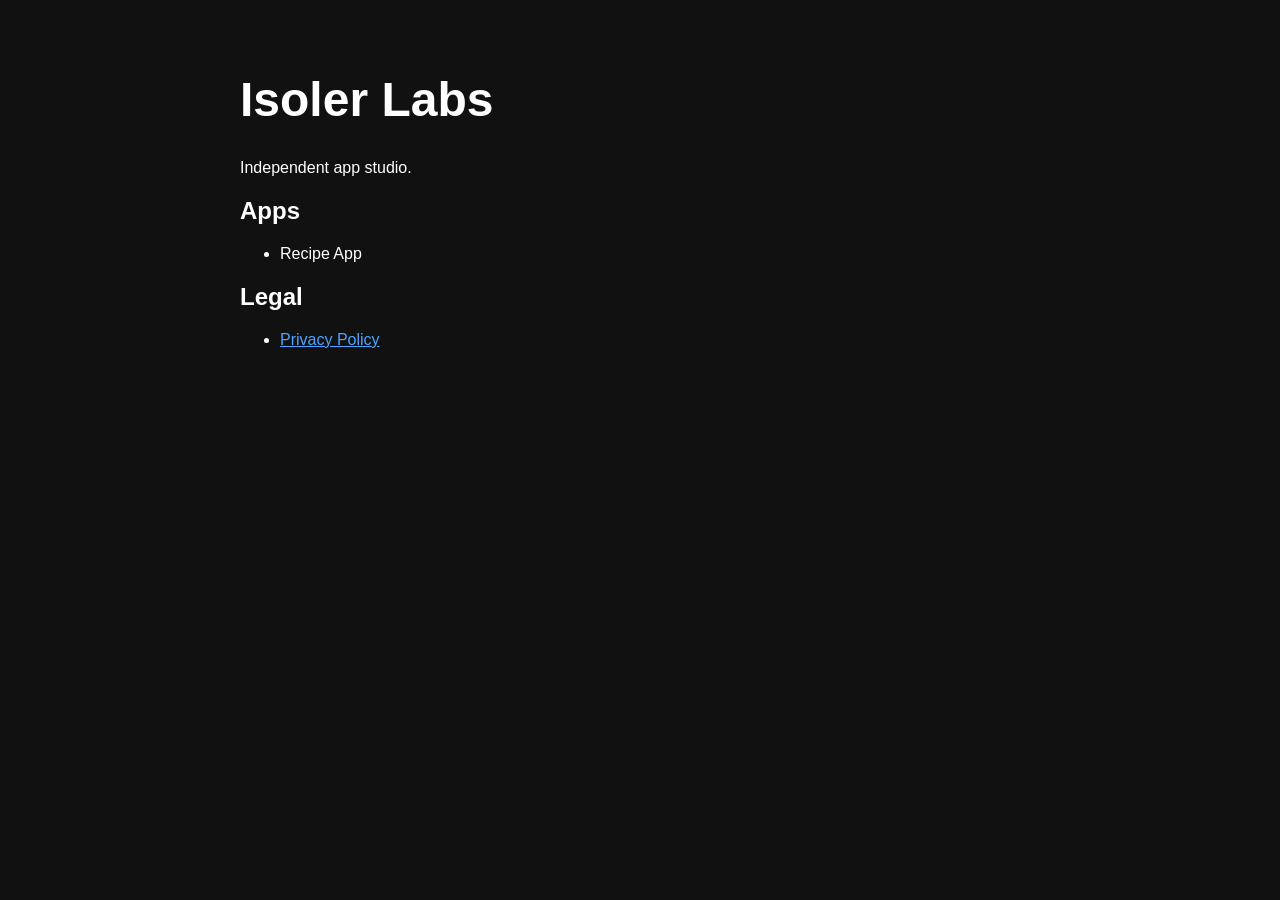
==== index.html @ 9e77b639 "Create index.html" ====
<!DOCTYPE html>
<html lang="en">
<head>
<meta charset="UTF-8">
<meta name="viewport" content="width=device-width, initial-scale=1.0">
<title>Isoler Labs</title>
<style>
body{
font-family:Arial;
max-width:800px;
margin:auto;
padding:40px;
background:#111;
color:white;
}
h1{
font-size:48px;
}
a{
color:#4da3ff;
}
</style>
</head>
<body>

<h1>Isoler Labs</h1>

<p>Independent app studio.</p>

<h2>Apps</h2>
<ul>
<li>Recipe App</li>
</ul>

<h2>Legal</h2>
<ul>
<li><a href="/privacy.html">Privacy Policy</a></li>
</ul>

</body>
</html>
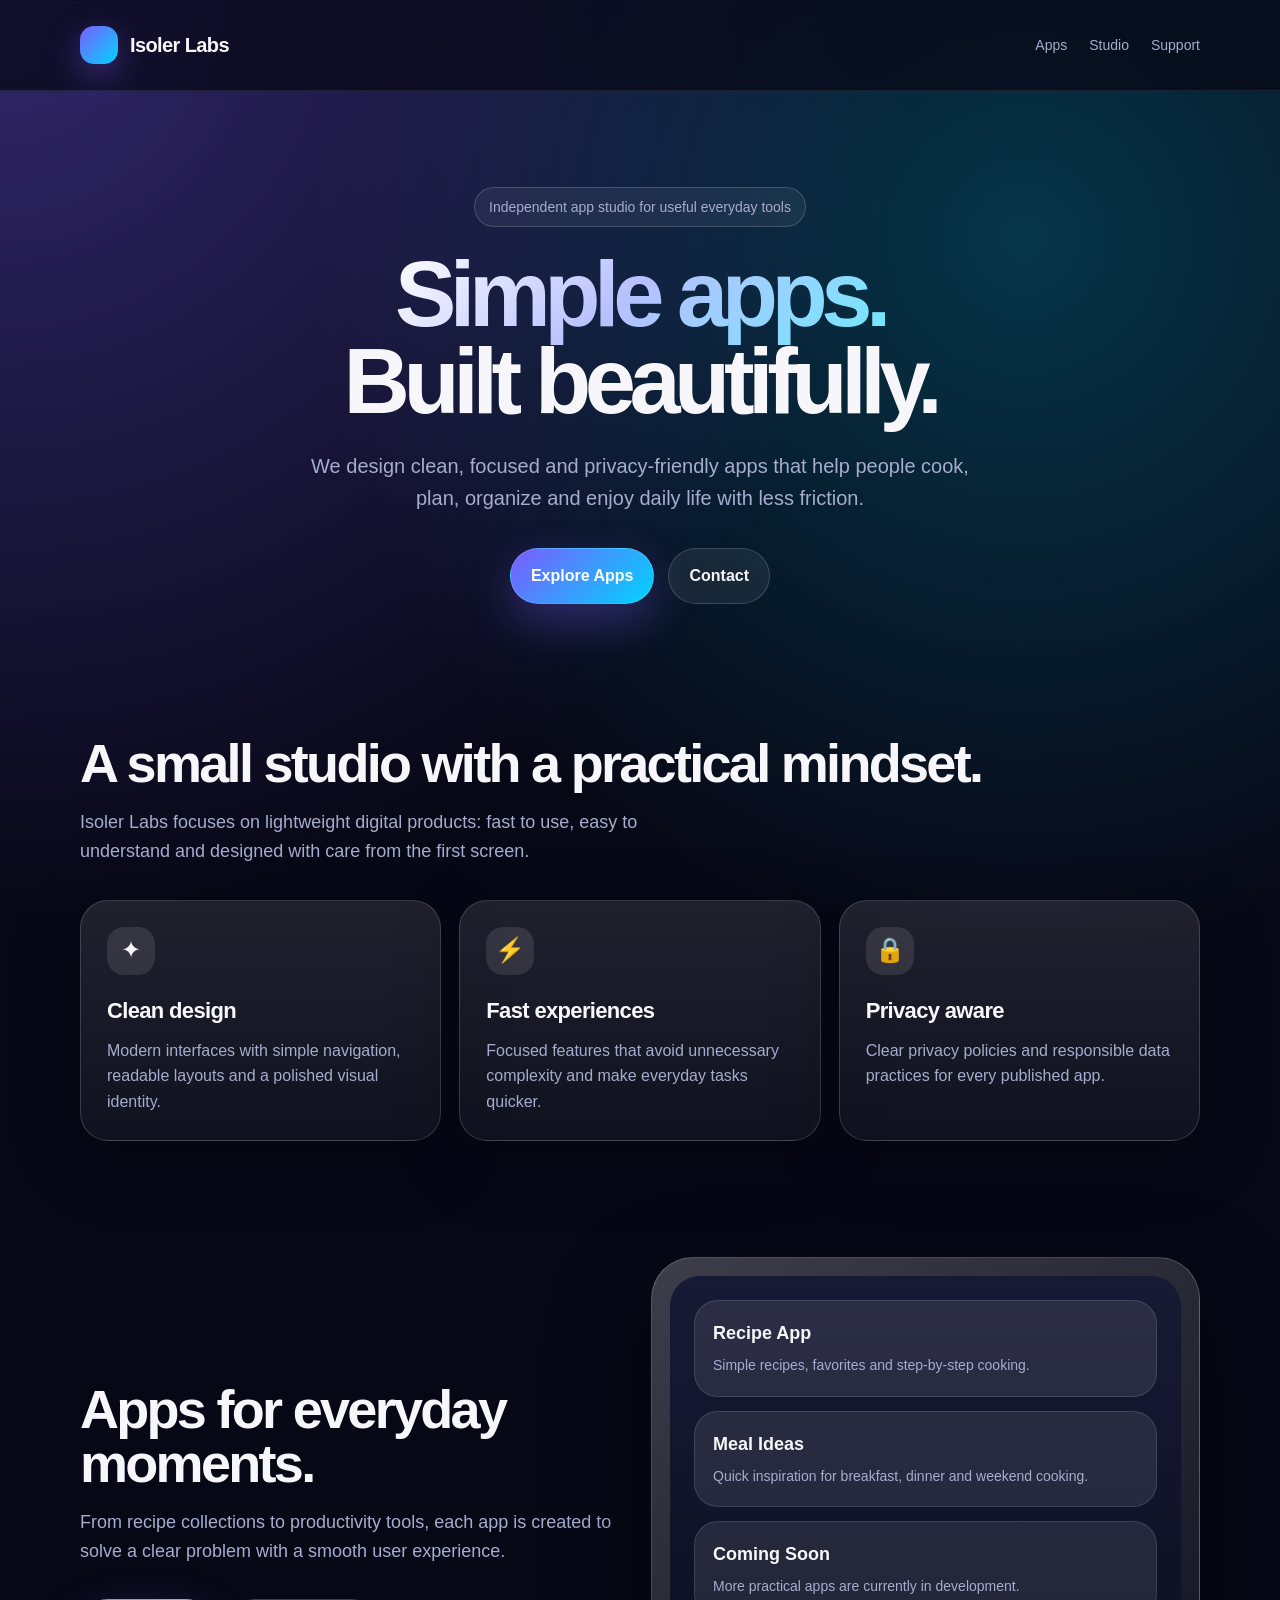
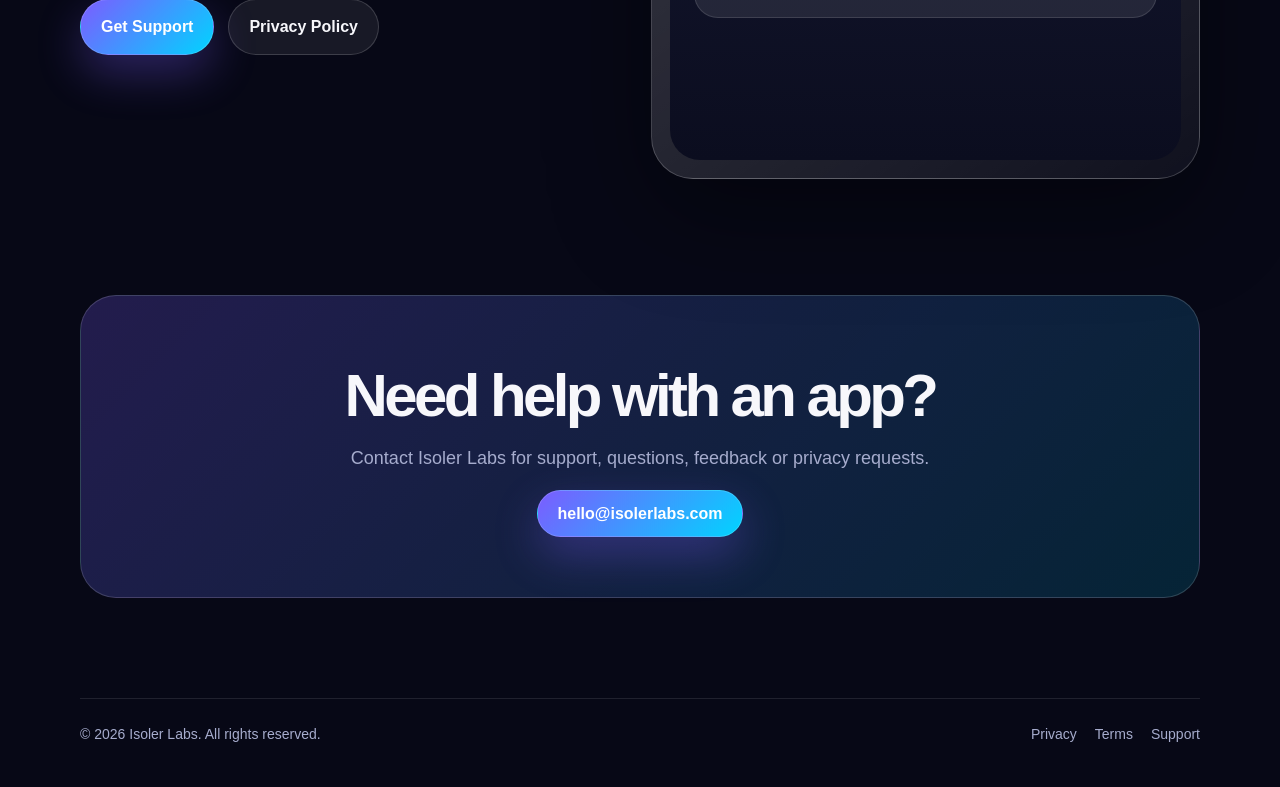
==== commit 859fe700: "Update index.html" ====
--- a/index.html
+++ b/index.html
@@ -1,41 +1,383 @@
 <!DOCTYPE html>
 <html lang="en">
 <head>
-<meta charset="UTF-8">
-<meta name="viewport" content="width=device-width, initial-scale=1.0">
-<title>Isoler Labs</title>
-<style>
-body{
-font-family:Arial;
-max-width:800px;
-margin:auto;
-padding:40px;
-background:#111;
-color:white;
-}
-h1{
-font-size:48px;
-}
-a{
-color:#4da3ff;
-}
-</style>
+  <meta charset="UTF-8" />
+  <meta name="viewport" content="width=device-width, initial-scale=1.0" />
+  <title>Isoler Labs | Independent App Studio</title>
+  <meta name="description" content="Isoler Labs creates simple, useful and beautifully designed apps for everyday life." />
+  <style>
+    :root {
+      --bg: #070816;
+      --card: rgba(255,255,255,0.08);
+      --card-border: rgba(255,255,255,0.16);
+      --text: #f7f7fb;
+      --muted: #a6accd;
+      --accent: #7c5cff;
+      --accent-2: #00d4ff;
+      --radius: 28px;
+    }
+
+    * { box-sizing: border-box; }
+
+    body {
+      margin: 0;
+      font-family: Inter, -apple-system, BlinkMacSystemFont, "Segoe UI", sans-serif;
+      background: radial-gradient(circle at top left, rgba(124,92,255,0.36), transparent 34%),
+                  radial-gradient(circle at 80% 10%, rgba(0,212,255,0.22), transparent 30%),
+                  var(--bg);
+      color: var(--text);
+      line-height: 1.6;
+    }
+
+    a { color: inherit; text-decoration: none; }
+
+    .container {
+      width: min(1120px, calc(100% - 40px));
+      margin: 0 auto;
+    }
+
+    header {
+      padding: 26px 0;
+      position: sticky;
+      top: 0;
+      backdrop-filter: blur(18px);
+      background: rgba(7,8,22,0.72);
+      z-index: 10;
+      border-bottom: 1px solid rgba(255,255,255,0.08);
+    }
+
+    nav {
+      display: flex;
+      justify-content: space-between;
+      align-items: center;
+      gap: 20px;
+    }
+
+    .logo {
+      display: flex;
+      align-items: center;
+      gap: 12px;
+      font-weight: 800;
+      letter-spacing: -0.03em;
+      font-size: 20px;
+    }
+
+    .logo-mark {
+      width: 38px;
+      height: 38px;
+      border-radius: 14px;
+      background: linear-gradient(135deg, var(--accent), var(--accent-2));
+      box-shadow: 0 12px 35px rgba(124,92,255,0.4);
+    }
+
+    .nav-links {
+      display: flex;
+      gap: 22px;
+      color: var(--muted);
+      font-size: 14px;
+    }
+
+    .hero {
+      padding: 96px 0 74px;
+      text-align: center;
+    }
+
+    .badge {
+      display: inline-flex;
+      align-items: center;
+      padding: 8px 14px;
+      border: 1px solid var(--card-border);
+      border-radius: 999px;
+      background: rgba(255,255,255,0.06);
+      color: var(--muted);
+      font-size: 14px;
+      margin-bottom: 24px;
+    }
+
+    h1 {
+      font-size: clamp(48px, 8vw, 92px);
+      line-height: 0.94;
+      letter-spacing: -0.07em;
+      margin: 0 auto 26px;
+      max-width: 900px;
+    }
+
+    .gradient-text {
+      background: linear-gradient(135deg, #ffffff, #b8c0ff 48%, #70e9ff);
+      -webkit-background-clip: text;
+      background-clip: text;
+      color: transparent;
+    }
+
+    .hero p {
+      max-width: 680px;
+      margin: 0 auto 34px;
+      color: var(--muted);
+      font-size: 20px;
+    }
+
+    .actions {
+      display: flex;
+      justify-content: center;
+      gap: 14px;
+      flex-wrap: wrap;
+    }
+
+    .button {
+      padding: 14px 20px;
+      border-radius: 999px;
+      font-weight: 700;
+      border: 1px solid rgba(255,255,255,0.16);
+      transition: transform .2s ease, background .2s ease;
+    }
+
+    .button:hover { transform: translateY(-2px); }
+
+    .button.primary {
+      background: linear-gradient(135deg, var(--accent), var(--accent-2));
+      color: white;
+      box-shadow: 0 18px 45px rgba(124,92,255,0.32);
+    }
+
+    .button.secondary {
+      background: rgba(255,255,255,0.07);
+      color: var(--text);
+    }
+
+    .section {
+      padding: 58px 0;
+    }
+
+    .section-title {
+      font-size: clamp(32px, 5vw, 54px);
+      line-height: 1;
+      letter-spacing: -0.05em;
+      margin: 0 0 18px;
+    }
+
+    .section-lead {
+      color: var(--muted);
+      font-size: 18px;
+      max-width: 640px;
+      margin: 0 0 34px;
+    }
+
+    .grid {
+      display: grid;
+      grid-template-columns: repeat(3, 1fr);
+      gap: 18px;
+    }
+
+    .card {
+      background: linear-gradient(180deg, rgba(255,255,255,0.1), rgba(255,255,255,0.045));
+      border: 1px solid var(--card-border);
+      border-radius: var(--radius);
+      padding: 26px;
+      box-shadow: 0 20px 70px rgba(0,0,0,0.24);
+    }
+
+    .icon {
+      width: 48px;
+      height: 48px;
+      border-radius: 17px;
+      display: grid;
+      place-items: center;
+      background: rgba(255,255,255,0.1);
+      margin-bottom: 18px;
+      font-size: 24px;
+    }
+
+    .card h3 {
+      margin: 0 0 10px;
+      font-size: 22px;
+      letter-spacing: -0.03em;
+    }
+
+    .card p {
+      margin: 0;
+      color: var(--muted);
+    }
+
+    .showcase {
+      display: grid;
+      grid-template-columns: 1fr 1fr;
+      gap: 22px;
+      align-items: center;
+    }
+
+    .phone {
+      min-height: 520px;
+      border-radius: 42px;
+      padding: 18px;
+      background: linear-gradient(145deg, rgba(255,255,255,0.22), rgba(255,255,255,0.04));
+      border: 1px solid rgba(255,255,255,0.2);
+      box-shadow: 0 35px 100px rgba(0,0,0,0.42);
+    }
+
+    .phone-screen {
+      height: 100%;
+      min-height: 484px;
+      border-radius: 30px;
+      background: linear-gradient(180deg, #171a34, #0b0d1f);
+      padding: 24px;
+      overflow: hidden;
+    }
+
+    .app-card {
+      background: rgba(255,255,255,0.09);
+      border: 1px solid rgba(255,255,255,0.12);
+      border-radius: 24px;
+      padding: 18px;
+      margin-bottom: 14px;
+    }
+
+    .app-card strong { display: block; font-size: 18px; margin-bottom: 4px; }
+    .app-card span { color: var(--muted); font-size: 14px; }
+
+    .cta {
+      text-align: center;
+      padding: 70px 26px;
+      border-radius: 36px;
+      background: linear-gradient(135deg, rgba(124,92,255,0.24), rgba(0,212,255,0.14));
+      border: 1px solid var(--card-border);
+    }
+
+    .cta h2 {
+      font-size: clamp(34px, 5vw, 60px);
+      line-height: 1;
+      letter-spacing: -0.06em;
+      margin: 0 0 18px;
+    }
+
+    .cta p {
+      color: var(--muted);
+      max-width: 610px;
+      margin: 0 auto 28px;
+      font-size: 18px;
+    }
+
+    footer {
+      padding: 42px 0;
+      color: var(--muted);
+      font-size: 14px;
+    }
+
+    .footer-inner {
+      display: flex;
+      justify-content: space-between;
+      gap: 20px;
+      flex-wrap: wrap;
+      border-top: 1px solid rgba(255,255,255,0.1);
+      padding-top: 24px;
+    }
+
+    .footer-links {
+      display: flex;
+      gap: 18px;
+    }
+
+    @media (max-width: 820px) {
+      .nav-links { display: none; }
+      .hero { padding-top: 70px; }
+      .grid, .showcase { grid-template-columns: 1fr; }
+      .phone { min-height: 420px; }
+      .phone-screen { min-height: 384px; }
+    }
+  </style>
 </head>
 <body>
-
-<h1>Isoler Labs</h1>
-
-<p>Independent app studio.</p>
-
-<h2>Apps</h2>
-<ul>
-<li>Recipe App</li>
-</ul>
-
-<h2>Legal</h2>
-<ul>
-<li><a href="/privacy.html">Privacy Policy</a></li>
-</ul>
-
+  <header>
+    <nav class="container">
+      <a href="#" class="logo" aria-label="Isoler Labs home">
+        <span class="logo-mark"></span>
+        <span>Isoler Labs</span>
+      </a>
+      <div class="nav-links">
+        <a href="#apps">Apps</a>
+        <a href="#studio">Studio</a>
+        <a href="#support">Support</a>
+      </div>
+    </nav>
+  </header>
+
+  <main>
+    <section class="hero container">
+      <div class="badge">Independent app studio for useful everyday tools</div>
+      <h1><span class="gradient-text">Simple apps.</span><br />Built beautifully.</h1>
+      <p>We design clean, focused and privacy-friendly apps that help people cook, plan, organize and enjoy daily life with less friction.</p>
+      <div class="actions">
+        <a class="button primary" href="#apps">Explore Apps</a>
+        <a class="button secondary" href="mailto:hello@isolerlabs.com">Contact</a>
+      </div>
+    </section>
+
+    <section id="studio" class="section container">
+      <h2 class="section-title">A small studio with a practical mindset.</h2>
+      <p class="section-lead">Isoler Labs focuses on lightweight digital products: fast to use, easy to understand and designed with care from the first screen.</p>
+      <div class="grid">
+        <article class="card">
+          <div class="icon">✦</div>
+          <h3>Clean design</h3>
+          <p>Modern interfaces with simple navigation, readable layouts and a polished visual identity.</p>
+        </article>
+        <article class="card">
+          <div class="icon">⚡</div>
+          <h3>Fast experiences</h3>
+          <p>Focused features that avoid unnecessary complexity and make everyday tasks quicker.</p>
+        </article>
+        <article class="card">
+          <div class="icon">🔒</div>
+          <h3>Privacy aware</h3>
+          <p>Clear privacy policies and responsible data practices for every published app.</p>
+        </article>
+      </div>
+    </section>
+
+    <section id="apps" class="section container showcase">
+      <div>
+        <h2 class="section-title">Apps for everyday moments.</h2>
+        <p class="section-lead">From recipe collections to productivity tools, each app is created to solve a clear problem with a smooth user experience.</p>
+        <div class="actions" style="justify-content:flex-start">
+          <a class="button primary" href="/support.html">Get Support</a>
+          <a class="button secondary" href="/privacy.html">Privacy Policy</a>
+        </div>
+      </div>
+      <div class="phone" aria-label="App preview mockup">
+        <div class="phone-screen">
+          <div class="app-card">
+            <strong>Recipe App</strong>
+            <span>Simple recipes, favorites and step-by-step cooking.</span>
+          </div>
+          <div class="app-card">
+            <strong>Meal Ideas</strong>
+            <span>Quick inspiration for breakfast, dinner and weekend cooking.</span>
+          </div>
+          <div class="app-card">
+            <strong>Coming Soon</strong>
+            <span>More practical apps are currently in development.</span>
+          </div>
+        </div>
+      </div>
+    </section>
+
+    <section id="support" class="section container">
+      <div class="cta">
+        <h2>Need help with an app?</h2>
+        <p>Contact Isoler Labs for support, questions, feedback or privacy requests.</p>
+        <a class="button primary" href="mailto:hello@isolerlabs.com">hello@isolerlabs.com</a>
+      </div>
+    </section>
+  </main>
+
+  <footer class="container">
+    <div class="footer-inner">
+      <span>© 2026 Isoler Labs. All rights reserved.</span>
+      <div class="footer-links">
+        <a href="/privacy.html">Privacy</a>
+        <a href="/terms.html">Terms</a>
+        <a href="/support.html">Support</a>
+      </div>
+    </div>
+  </footer>
 </body>
 </html>
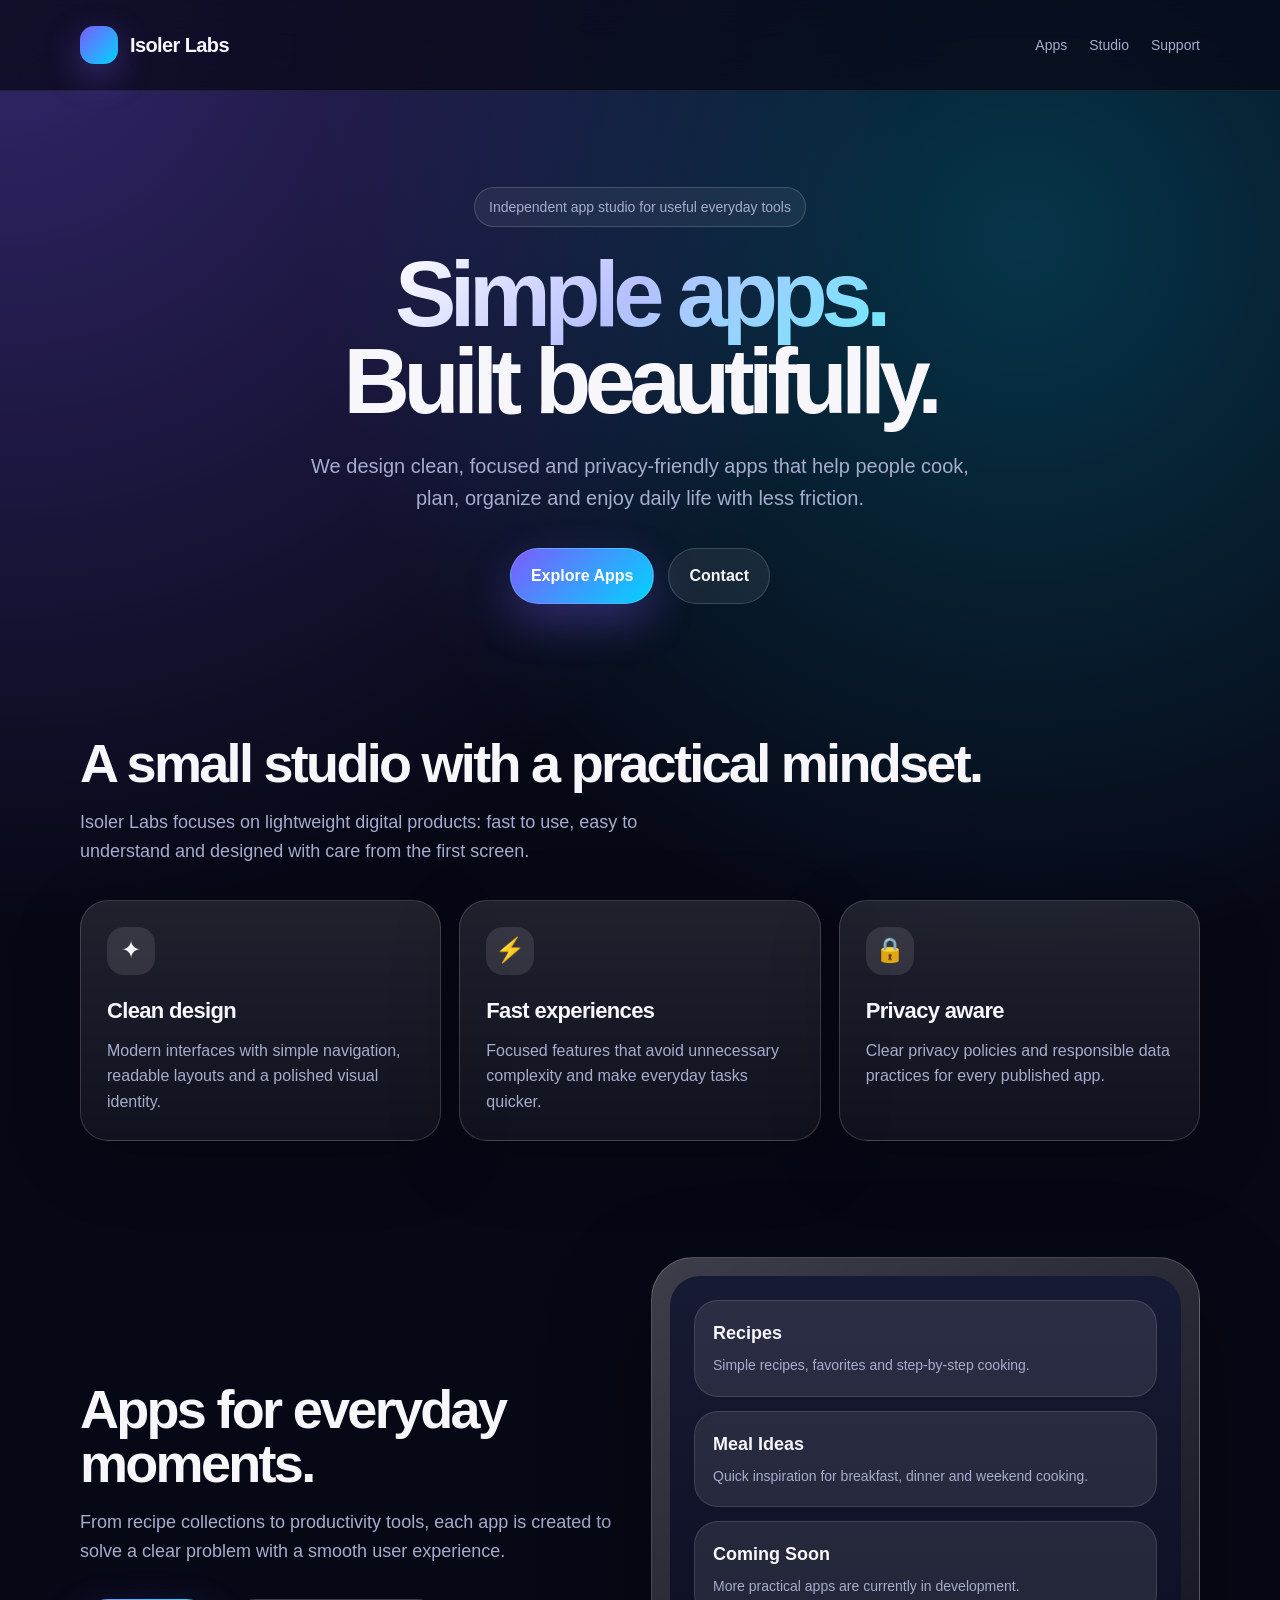
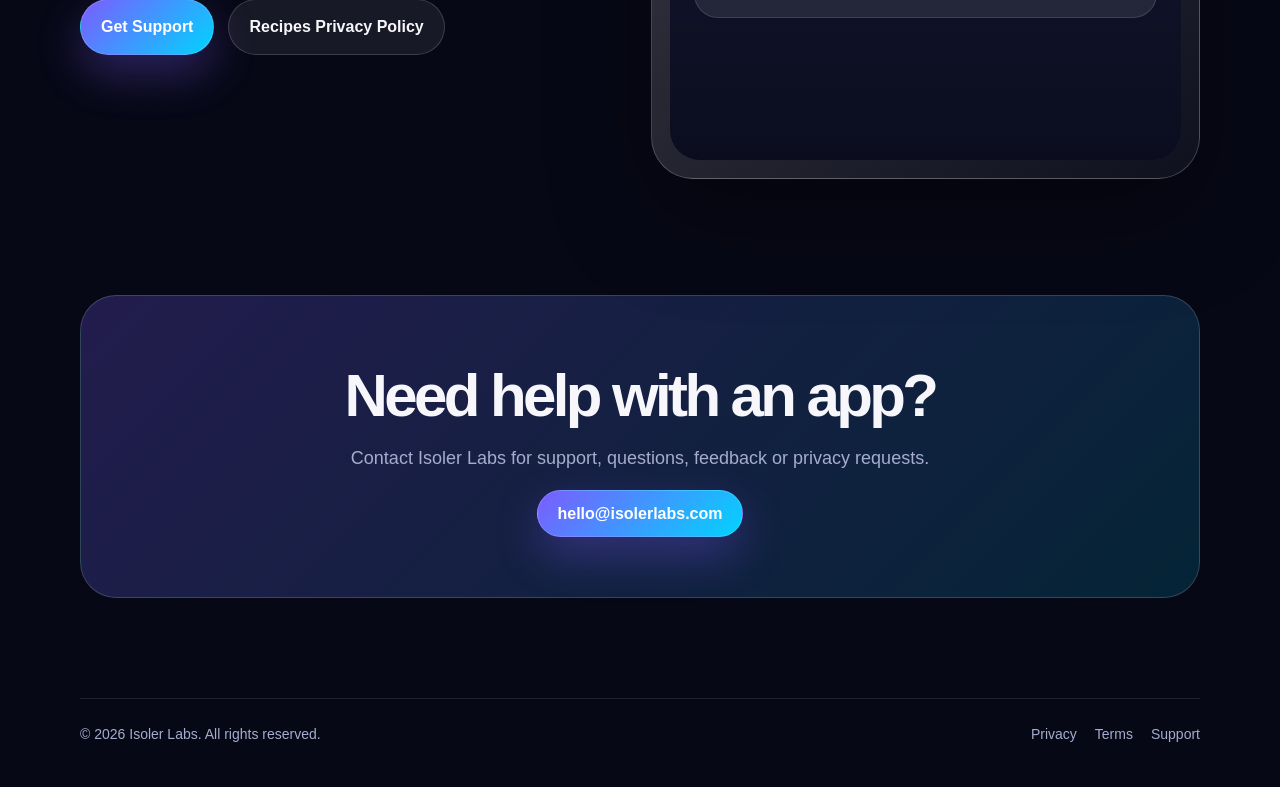
==== commit 73c51f67: "Initial Isoler Labs website" ====
--- a/index.html
+++ b/index.html
@@ -224,11 +224,19 @@
     }
 
     .app-card {
+      display: block;
       background: rgba(255,255,255,0.09);
       border: 1px solid rgba(255,255,255,0.12);
       border-radius: 24px;
       padding: 18px;
       margin-bottom: 14px;
+      transition: transform .2s ease, border-color .2s ease, background .2s ease;
+    }
+
+    .app-card:hover {
+      transform: translateY(-2px);
+      border-color: rgba(124,92,255,0.45);
+      background: rgba(255,255,255,0.13);
     }
 
     .app-card strong { display: block; font-size: 18px; margin-bottom: 4px; }
@@ -293,7 +301,7 @@
         <span>Isoler Labs</span>
       </a>
       <div class="nav-links">
-        <a href="#apps">Apps</a>
+        <a href="/apps.html">Apps</a>
         <a href="#studio">Studio</a>
         <a href="#support">Support</a>
       </div>
@@ -306,7 +314,7 @@
       <h1><span class="gradient-text">Simple apps.</span><br />Built beautifully.</h1>
       <p>We design clean, focused and privacy-friendly apps that help people cook, plan, organize and enjoy daily life with less friction.</p>
       <div class="actions">
-        <a class="button primary" href="#apps">Explore Apps</a>
+        <a class="button primary" href="/apps.html">Explore Apps</a>
         <a class="button secondary" href="mailto:hello@isolerlabs.com">Contact</a>
       </div>
     </section>
@@ -339,15 +347,15 @@
         <p class="section-lead">From recipe collections to productivity tools, each app is created to solve a clear problem with a smooth user experience.</p>
         <div class="actions" style="justify-content:flex-start">
           <a class="button primary" href="/support.html">Get Support</a>
-          <a class="button secondary" href="/privacy.html">Privacy Policy</a>
+          <a class="button secondary" href="/apps/recipes/privacy.html">Recipes Privacy Policy</a>
         </div>
       </div>
       <div class="phone" aria-label="App preview mockup">
         <div class="phone-screen">
-          <div class="app-card">
-            <strong>Recipe App</strong>
+          <a class="app-card" href="/apps/recipes/index.html">
+            <strong>Recipes</strong>
             <span>Simple recipes, favorites and step-by-step cooking.</span>
-          </div>
+          </a>
           <div class="app-card">
             <strong>Meal Ideas</strong>
             <span>Quick inspiration for breakfast, dinner and weekend cooking.</span>
@@ -380,4 +388,4 @@
     </div>
   </footer>
 </body>
-</html>
+</html>
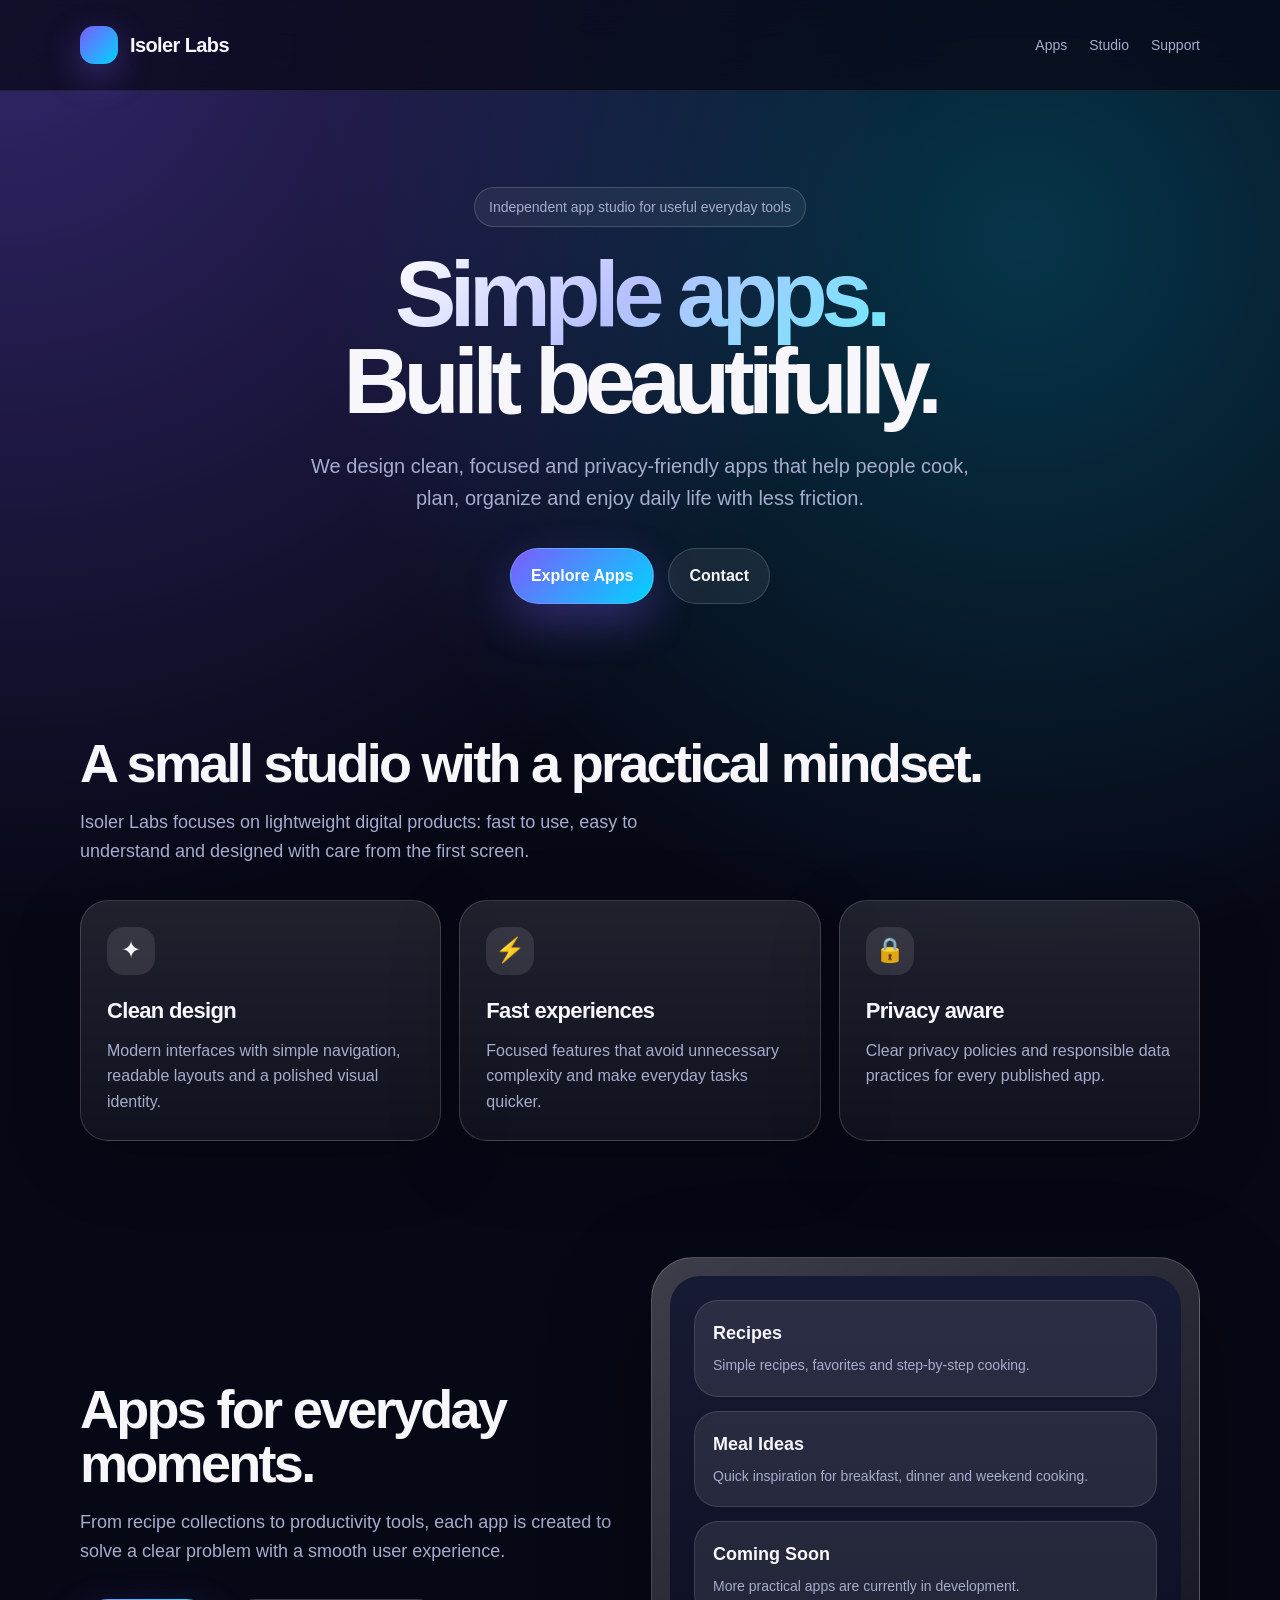
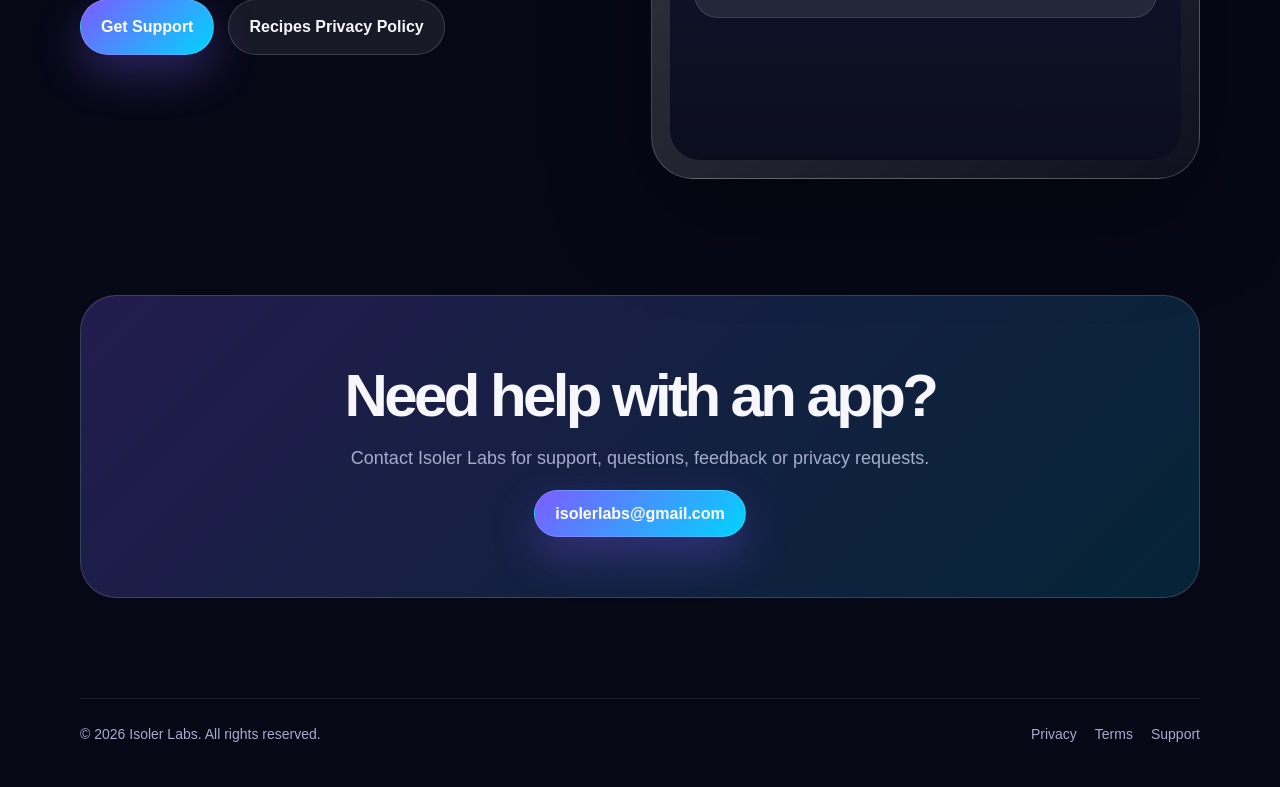
==== commit 8170399c: "Update index.html" ====
--- a/index.html
+++ b/index.html
@@ -372,7 +372,7 @@
       <div class="cta">
         <h2>Need help with an app?</h2>
         <p>Contact Isoler Labs for support, questions, feedback or privacy requests.</p>
-        <a class="button primary" href="mailto:hello@isolerlabs.com">hello@isolerlabs.com</a>
+        <a class="button primary" href="mailto:isolerlabs@gmail.com">isolerlabs@gmail.com</a>
       </div>
     </section>
   </main>
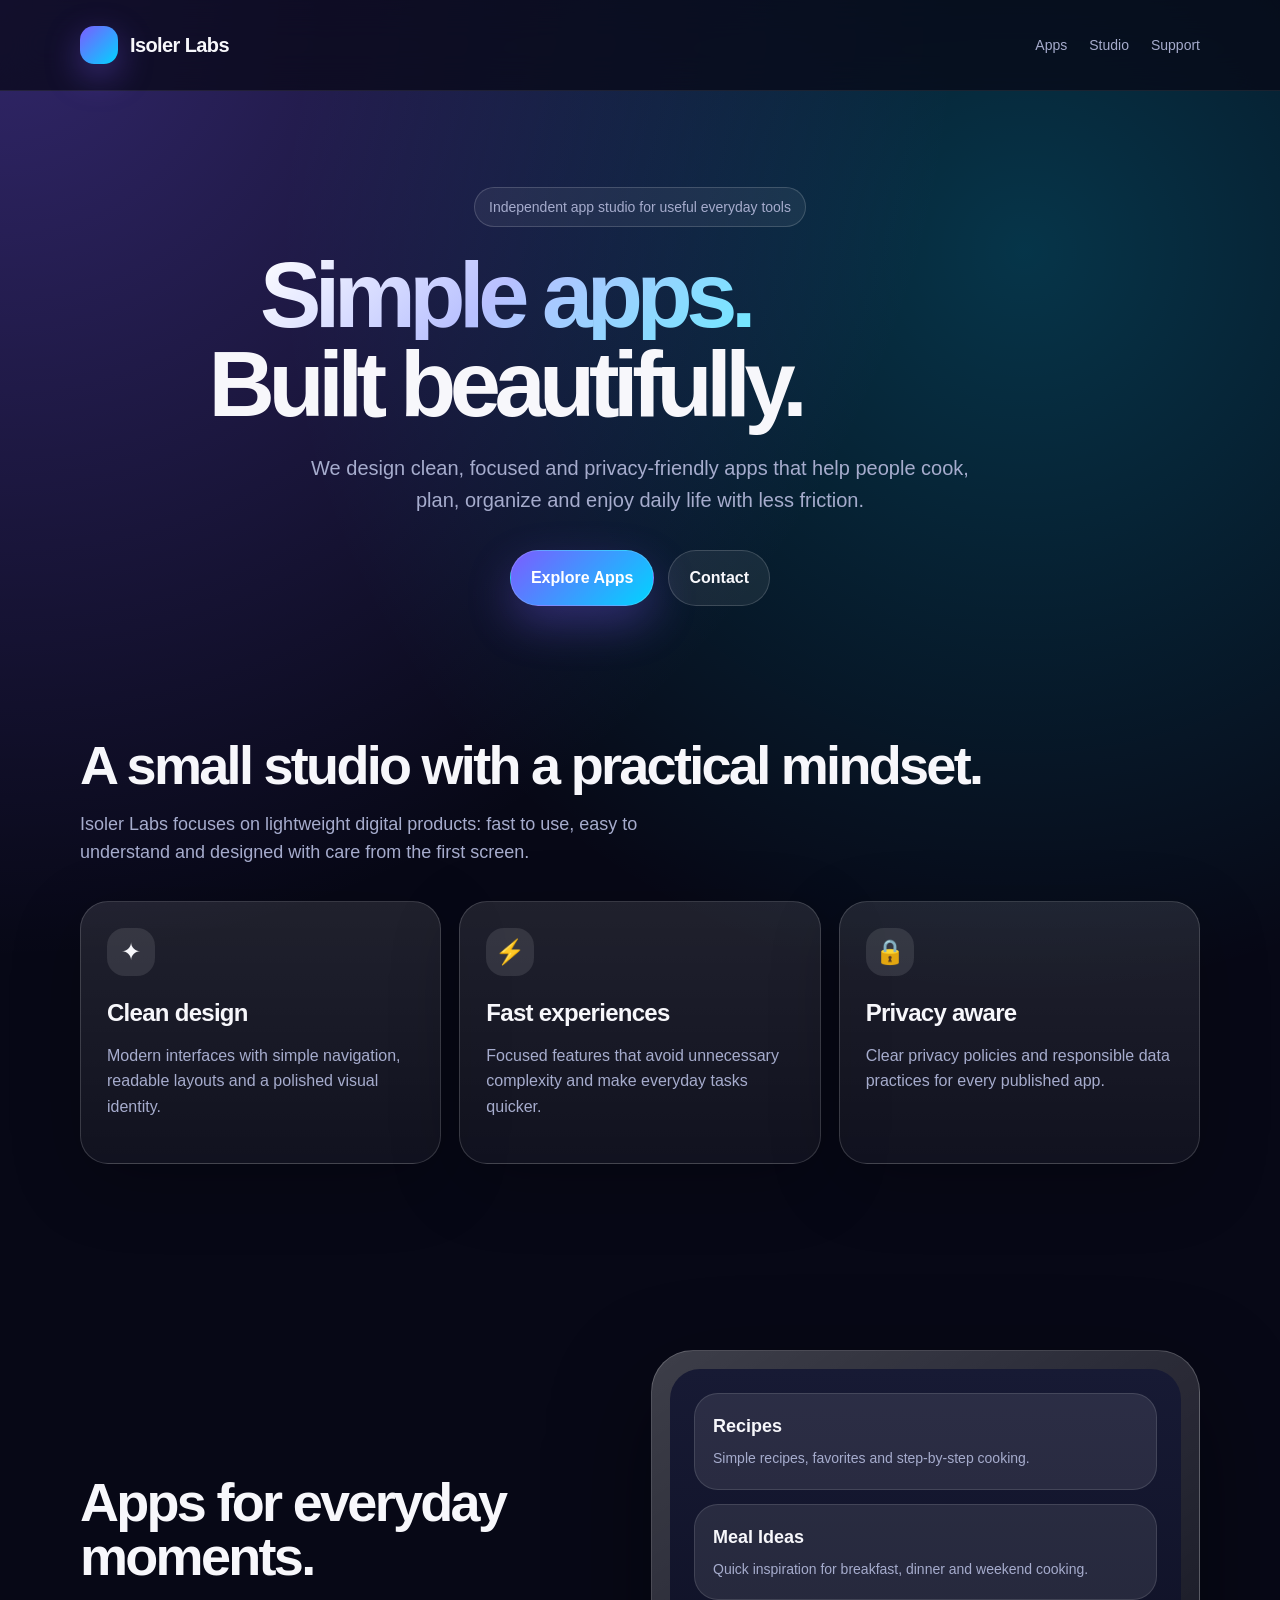
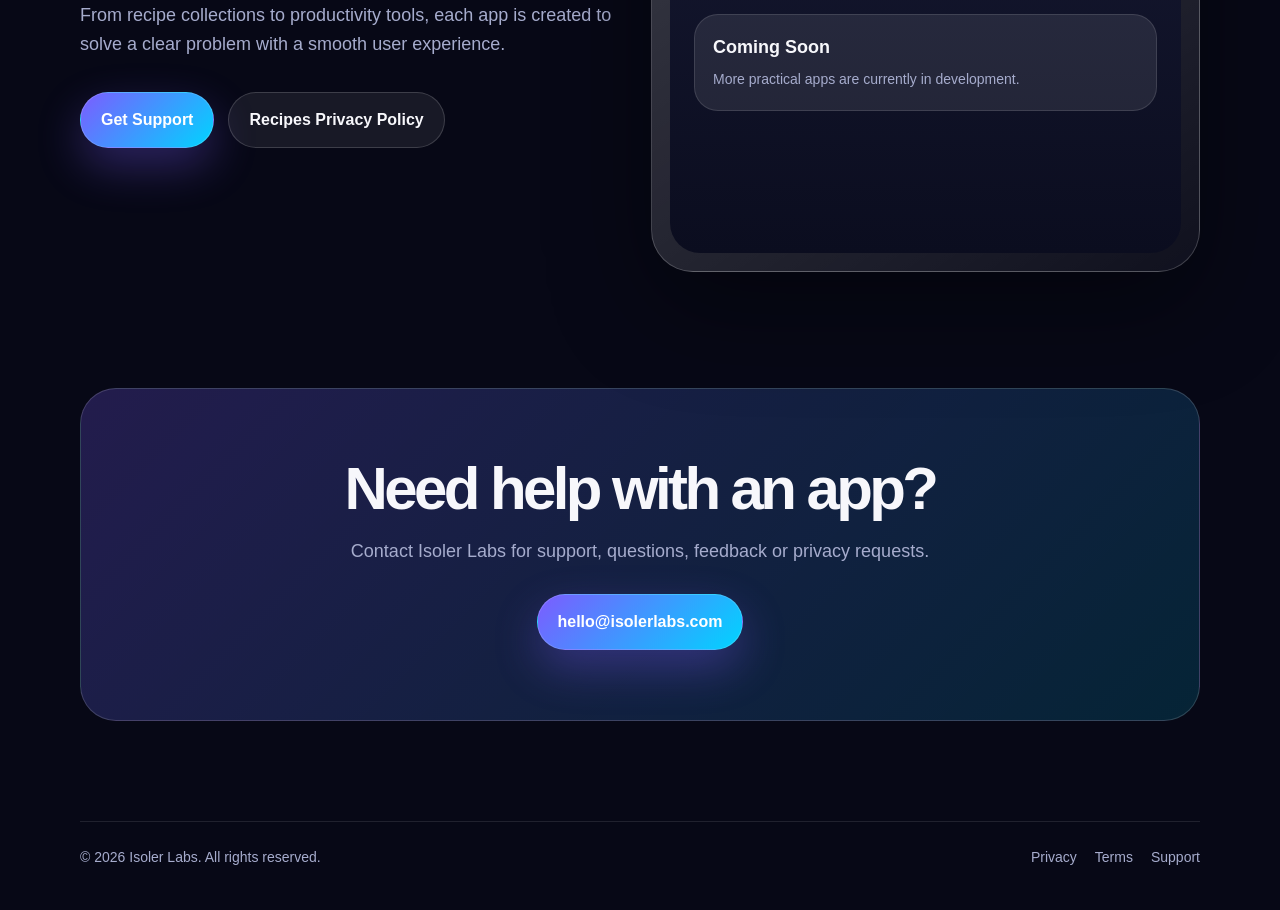
==== commit 5bbf0f02: "Some styles improvements" ====
--- a/index.html
+++ b/index.html
@@ -5,292 +5,14 @@
   <meta name="viewport" content="width=device-width, initial-scale=1.0" />
   <title>Isoler Labs | Independent App Studio</title>
   <meta name="description" content="Isoler Labs creates simple, useful and beautifully designed apps for everyday life." />
+  <link rel="icon" href="/favicon.svg" type="image/svg+xml" />
+  <link rel="stylesheet" href="/style.css" />
   <style>
-    :root {
-      --bg: #070816;
-      --card: rgba(255,255,255,0.08);
-      --card-border: rgba(255,255,255,0.16);
-      --text: #f7f7fb;
-      --muted: #a6accd;
-      --accent: #7c5cff;
-      --accent-2: #00d4ff;
-      --radius: 28px;
-    }
-
-    * { box-sizing: border-box; }
-
-    body {
-      margin: 0;
-      font-family: Inter, -apple-system, BlinkMacSystemFont, "Segoe UI", sans-serif;
-      background: radial-gradient(circle at top left, rgba(124,92,255,0.36), transparent 34%),
-                  radial-gradient(circle at 80% 10%, rgba(0,212,255,0.22), transparent 30%),
-                  var(--bg);
-      color: var(--text);
-      line-height: 1.6;
-    }
-
-    a { color: inherit; text-decoration: none; }
-
-    .container {
-      width: min(1120px, calc(100% - 40px));
-      margin: 0 auto;
-    }
-
-    header {
-      padding: 26px 0;
-      position: sticky;
-      top: 0;
-      backdrop-filter: blur(18px);
-      background: rgba(7,8,22,0.72);
-      z-index: 10;
-      border-bottom: 1px solid rgba(255,255,255,0.08);
-    }
-
-    nav {
-      display: flex;
-      justify-content: space-between;
-      align-items: center;
-      gap: 20px;
-    }
-
-    .logo {
-      display: flex;
-      align-items: center;
-      gap: 12px;
-      font-weight: 800;
-      letter-spacing: -0.03em;
-      font-size: 20px;
-    }
-
-    .logo-mark {
-      width: 38px;
-      height: 38px;
-      border-radius: 14px;
-      background: linear-gradient(135deg, var(--accent), var(--accent-2));
-      box-shadow: 0 12px 35px rgba(124,92,255,0.4);
-    }
-
-    .nav-links {
-      display: flex;
-      gap: 22px;
-      color: var(--muted);
-      font-size: 14px;
-    }
-
-    .hero {
-      padding: 96px 0 74px;
-      text-align: center;
-    }
-
-    .badge {
-      display: inline-flex;
-      align-items: center;
-      padding: 8px 14px;
-      border: 1px solid var(--card-border);
-      border-radius: 999px;
-      background: rgba(255,255,255,0.06);
-      color: var(--muted);
-      font-size: 14px;
-      margin-bottom: 24px;
-    }
-
-    h1 {
-      font-size: clamp(48px, 8vw, 92px);
-      line-height: 0.94;
-      letter-spacing: -0.07em;
-      margin: 0 auto 26px;
-      max-width: 900px;
-    }
-
-    .gradient-text {
-      background: linear-gradient(135deg, #ffffff, #b8c0ff 48%, #70e9ff);
-      -webkit-background-clip: text;
-      background-clip: text;
-      color: transparent;
-    }
-
-    .hero p {
-      max-width: 680px;
-      margin: 0 auto 34px;
-      color: var(--muted);
-      font-size: 20px;
-    }
-
-    .actions {
-      display: flex;
-      justify-content: center;
-      gap: 14px;
-      flex-wrap: wrap;
-    }
-
-    .button {
-      padding: 14px 20px;
-      border-radius: 999px;
-      font-weight: 700;
-      border: 1px solid rgba(255,255,255,0.16);
-      transition: transform .2s ease, background .2s ease;
-    }
-
-    .button:hover { transform: translateY(-2px); }
-
-    .button.primary {
-      background: linear-gradient(135deg, var(--accent), var(--accent-2));
-      color: white;
-      box-shadow: 0 18px 45px rgba(124,92,255,0.32);
-    }
-
-    .button.secondary {
-      background: rgba(255,255,255,0.07);
-      color: var(--text);
-    }
-
-    .section {
-      padding: 58px 0;
-    }
-
-    .section-title {
-      font-size: clamp(32px, 5vw, 54px);
-      line-height: 1;
-      letter-spacing: -0.05em;
-      margin: 0 0 18px;
-    }
-
-    .section-lead {
-      color: var(--muted);
-      font-size: 18px;
-      max-width: 640px;
-      margin: 0 0 34px;
-    }
-
-    .grid {
-      display: grid;
-      grid-template-columns: repeat(3, 1fr);
-      gap: 18px;
-    }
-
-    .card {
-      background: linear-gradient(180deg, rgba(255,255,255,0.1), rgba(255,255,255,0.045));
-      border: 1px solid var(--card-border);
-      border-radius: var(--radius);
-      padding: 26px;
-      box-shadow: 0 20px 70px rgba(0,0,0,0.24);
-    }
-
-    .icon {
-      width: 48px;
-      height: 48px;
-      border-radius: 17px;
-      display: grid;
-      place-items: center;
-      background: rgba(255,255,255,0.1);
-      margin-bottom: 18px;
-      font-size: 24px;
-    }
-
-    .card h3 {
-      margin: 0 0 10px;
-      font-size: 22px;
-      letter-spacing: -0.03em;
-    }
-
-    .card p {
-      margin: 0;
-      color: var(--muted);
-    }
-
-    .showcase {
-      display: grid;
-      grid-template-columns: 1fr 1fr;
-      gap: 22px;
-      align-items: center;
-    }
-
-    .phone {
-      min-height: 520px;
-      border-radius: 42px;
-      padding: 18px;
-      background: linear-gradient(145deg, rgba(255,255,255,0.22), rgba(255,255,255,0.04));
-      border: 1px solid rgba(255,255,255,0.2);
-      box-shadow: 0 35px 100px rgba(0,0,0,0.42);
-    }
-
-    .phone-screen {
-      height: 100%;
-      min-height: 484px;
-      border-radius: 30px;
-      background: linear-gradient(180deg, #171a34, #0b0d1f);
-      padding: 24px;
-      overflow: hidden;
-    }
-
-    .app-card {
-      display: block;
-      background: rgba(255,255,255,0.09);
-      border: 1px solid rgba(255,255,255,0.12);
-      border-radius: 24px;
-      padding: 18px;
-      margin-bottom: 14px;
-      transition: transform .2s ease, border-color .2s ease, background .2s ease;
-    }
-
-    .app-card:hover {
-      transform: translateY(-2px);
-      border-color: rgba(124,92,255,0.45);
-      background: rgba(255,255,255,0.13);
-    }
-
-    .app-card strong { display: block; font-size: 18px; margin-bottom: 4px; }
-    .app-card span { color: var(--muted); font-size: 14px; }
-
-    .cta {
-      text-align: center;
-      padding: 70px 26px;
-      border-radius: 36px;
-      background: linear-gradient(135deg, rgba(124,92,255,0.24), rgba(0,212,255,0.14));
-      border: 1px solid var(--card-border);
-    }
-
-    .cta h2 {
-      font-size: clamp(34px, 5vw, 60px);
-      line-height: 1;
-      letter-spacing: -0.06em;
-      margin: 0 0 18px;
-    }
-
-    .cta p {
-      color: var(--muted);
-      max-width: 610px;
-      margin: 0 auto 28px;
-      font-size: 18px;
-    }
-
-    footer {
-      padding: 42px 0;
-      color: var(--muted);
-      font-size: 14px;
-    }
-
-    .footer-inner {
-      display: flex;
-      justify-content: space-between;
-      gap: 20px;
-      flex-wrap: wrap;
-      border-top: 1px solid rgba(255,255,255,0.1);
-      padding-top: 24px;
-    }
-
-    .footer-links {
-      display: flex;
-      gap: 18px;
-    }
-
-    @media (max-width: 820px) {
-      .nav-links { display: none; }
-      .hero { padding-top: 70px; }
-      .grid, .showcase { grid-template-columns: 1fr; }
-      .phone { min-height: 420px; }
-      .phone-screen { min-height: 384px; }
-    }
+    .hero { padding: 96px 0 74px; text-align: center; }
+    h1 { font-size: clamp(48px, 8vw, 92px); letter-spacing: -0.07em; }
+    .hero p { max-width: 680px; margin: 0 auto 34px; color: var(--muted); font-size: 20px; }
+    .actions { justify-content: center; }
+    .icon { width: 48px; height: 48px; font-size: 24px; }
   </style>
 </head>
 <body>
@@ -300,6 +22,9 @@
         <span class="logo-mark"></span>
         <span>Isoler Labs</span>
       </a>
+      <button class="nav-toggle" aria-label="Toggle navigation" aria-expanded="false">
+        <span></span><span></span><span></span>
+      </button>
       <div class="nav-links">
         <a href="/apps.html">Apps</a>
         <a href="#studio">Studio</a>
@@ -372,7 +97,7 @@
       <div class="cta">
         <h2>Need help with an app?</h2>
         <p>Contact Isoler Labs for support, questions, feedback or privacy requests.</p>
-        <a class="button primary" href="mailto:isolerlabs@gmail.com">isolerlabs@gmail.com</a>
+        <a class="button primary" href="mailto:hello@isolerlabs.com">hello@isolerlabs.com</a>
       </div>
     </section>
   </main>
@@ -387,5 +112,6 @@
       </div>
     </div>
   </footer>
+  <script src="/main.js"></script>
 </body>
-</html>+</html>
--- a/style.css
+++ b/style.css
@@ -0,0 +1,213 @@
+:root {
+  --bg: #070816;
+  --card: rgba(255,255,255,0.08);
+  --card-border: rgba(255,255,255,0.16);
+  --text: #f7f7fb;
+  --muted: #a6accd;
+  --accent: #7c5cff;
+  --accent-2: #00d4ff;
+  --radius: 28px;
+}
+
+* { box-sizing: border-box; }
+
+body {
+  margin: 0;
+  font-family: Inter, -apple-system, BlinkMacSystemFont, "Segoe UI", sans-serif;
+  background: radial-gradient(circle at top left, rgba(124,92,255,0.36), transparent 34%),
+              radial-gradient(circle at 80% 10%, rgba(0,212,255,0.22), transparent 30%),
+              var(--bg);
+  color: var(--text);
+  line-height: 1.6;
+}
+
+a { color: inherit; text-decoration: none; }
+
+.container { width: min(1120px, calc(100% - 40px)); margin: 0 auto; }
+
+header {
+  padding: 26px 0;
+  position: sticky;
+  top: 0;
+  backdrop-filter: blur(18px);
+  background: rgba(7,8,22,0.72);
+  z-index: 10;
+  border-bottom: 1px solid rgba(255,255,255,0.08);
+}
+
+nav { display: flex; justify-content: space-between; align-items: center; gap: 20px; }
+
+.logo { display: flex; align-items: center; gap: 12px; font-weight: 800; letter-spacing: -0.03em; font-size: 20px; }
+
+.logo-mark {
+  width: 38px;
+  height: 38px;
+  flex-shrink: 0;
+  border-radius: 14px;
+  background: linear-gradient(135deg, var(--accent), var(--accent-2));
+  box-shadow: 0 12px 35px rgba(124,92,255,0.4);
+}
+
+.nav-links { display: flex; gap: 22px; color: var(--muted); font-size: 14px; }
+
+.nav-toggle {
+  display: none;
+  flex-direction: column;
+  justify-content: center;
+  gap: 5px;
+  background: none;
+  border: none;
+  cursor: pointer;
+  padding: 6px;
+}
+.nav-toggle span {
+  display: block;
+  width: 22px;
+  height: 2px;
+  background: var(--text);
+  border-radius: 2px;
+  transition: transform .2s ease, opacity .2s ease;
+}
+
+.hero { padding: 86px 0 52px; }
+
+.badge {
+  display: inline-flex;
+  align-items: center;
+  padding: 8px 14px;
+  border: 1px solid var(--card-border);
+  border-radius: 999px;
+  background: rgba(255,255,255,0.06);
+  color: var(--muted);
+  font-size: 14px;
+  margin-bottom: 24px;
+}
+
+h1 { font-size: clamp(44px, 7vw, 78px); line-height: .96; letter-spacing: -0.07em; margin: 0 0 24px; max-width: 850px; }
+
+.gradient-text {
+  background: linear-gradient(135deg, #ffffff, #b8c0ff 48%, #70e9ff);
+  -webkit-background-clip: text;
+  background-clip: text;
+  color: transparent;
+  display: inline-block;
+  padding: 0 2px;
+}
+
+.lead { color: var(--muted); font-size: 20px; max-width: 720px; margin: 0 0 34px; }
+
+.section { padding: 58px 0; }
+
+.section-title { font-size: clamp(32px, 5vw, 54px); line-height: 1; letter-spacing: -0.05em; margin: 0 0 18px; }
+.section-lead { color: var(--muted); font-size: 18px; max-width: 640px; margin: 0 0 34px; }
+
+.grid { display: grid; grid-template-columns: repeat(3, 1fr); gap: 18px; margin: 28px 0 70px; }
+
+.actions { display: flex; gap: 14px; flex-wrap: wrap; margin-top: 22px; }
+
+.card {
+  display: block;
+  background: linear-gradient(180deg, rgba(255,255,255,0.1), rgba(255,255,255,0.045));
+  border: 1px solid var(--card-border);
+  border-radius: var(--radius);
+  padding: 26px;
+  box-shadow: 0 20px 70px rgba(0,0,0,0.24);
+  transition: transform .2s ease, border-color .2s ease;
+}
+.card:hover { transform: translateY(-3px); border-color: rgba(124,92,255,0.45); }
+
+.icon { width: 54px; height: 54px; border-radius: 18px; display: grid; place-items: center; background: rgba(255,255,255,0.1); margin-bottom: 18px; font-size: 26px; }
+
+.card h2, .card h3 { margin: 0 0 10px; font-size: 24px; letter-spacing: -0.03em; }
+.card p { margin: 0 0 18px; color: var(--muted); }
+.meta { color: var(--muted); font-size: 14px; }
+
+.button {
+  display: inline-flex;
+  padding: 14px 20px;
+  border-radius: 999px;
+  font-weight: 700;
+  border: 1px solid rgba(255,255,255,0.16);
+  transition: transform .2s ease, background .2s ease;
+}
+.button:hover { transform: translateY(-2px); }
+.button.primary { background: linear-gradient(135deg, var(--accent), var(--accent-2)); color: white; box-shadow: 0 18px 45px rgba(124,92,255,0.32); }
+.button.secondary { background: rgba(255,255,255,0.07); color: var(--text); }
+
+.showcase { display: grid; grid-template-columns: 1fr 1fr; gap: 22px; align-items: center; }
+
+.phone {
+  min-height: 520px;
+  border-radius: 42px;
+  padding: 18px;
+  background: linear-gradient(145deg, rgba(255,255,255,0.22), rgba(255,255,255,0.04));
+  border: 1px solid rgba(255,255,255,0.2);
+  box-shadow: 0 35px 100px rgba(0,0,0,0.42);
+}
+.phone-screen {
+  height: 100%;
+  min-height: 484px;
+  border-radius: 30px;
+  background: linear-gradient(180deg, #171a34, #0b0d1f);
+  padding: 24px;
+  overflow: hidden;
+}
+
+.app-card {
+  display: block;
+  background: rgba(255,255,255,0.09);
+  border: 1px solid rgba(255,255,255,0.12);
+  border-radius: 24px;
+  padding: 18px;
+  margin-bottom: 14px;
+  transition: transform .2s ease, border-color .2s ease, background .2s ease;
+}
+.app-card:hover { transform: translateY(-2px); border-color: rgba(124,92,255,0.45); background: rgba(255,255,255,0.13); }
+.app-card strong { display: block; font-size: 18px; margin-bottom: 4px; }
+.app-card span { color: var(--muted); font-size: 14px; }
+
+.cta {
+  text-align: center;
+  padding: 70px 26px;
+  border-radius: 36px;
+  background: linear-gradient(135deg, rgba(124,92,255,0.24), rgba(0,212,255,0.14));
+  border: 1px solid var(--card-border);
+}
+.cta h2 { font-size: clamp(34px, 5vw, 60px); line-height: 1; letter-spacing: -0.06em; margin: 0 0 18px; }
+.cta p { color: var(--muted); max-width: 610px; margin: 0 auto 28px; font-size: 18px; }
+
+.content-card {
+  background: linear-gradient(180deg, rgba(255,255,255,0.1), rgba(255,255,255,0.045));
+  border: 1px solid var(--card-border);
+  border-radius: var(--radius);
+  padding: 34px;
+  margin-bottom: 70px;
+}
+.content-card h2 { font-size: 28px; letter-spacing: -0.04em; margin-top: 30px; }
+.content-card h2:first-child { margin-top: 0; }
+.content-card p, .content-card li { color: var(--muted); }
+
+footer { padding: 42px 0; color: var(--muted); font-size: 14px; }
+.footer-inner { display: flex; justify-content: space-between; gap: 20px; flex-wrap: wrap; border-top: 1px solid rgba(255,255,255,0.1); padding-top: 24px; }
+.footer-links { display: flex; gap: 18px; }
+
+@media (max-width: 820px) {
+  .nav-toggle { display: flex; }
+  .nav-links {
+    display: none;
+    position: absolute;
+    top: 100%;
+    left: 0;
+    right: 0;
+    flex-direction: column;
+    gap: 16px;
+    padding: 18px 20px;
+    background: rgba(7,8,22,0.96);
+    border-bottom: 1px solid rgba(255,255,255,0.08);
+  }
+  .nav-links.open { display: flex; }
+  .hero { padding-top: 64px; }
+  .grid, .showcase { grid-template-columns: 1fr; }
+  .phone { min-height: 420px; }
+  .phone-screen { min-height: 384px; }
+}
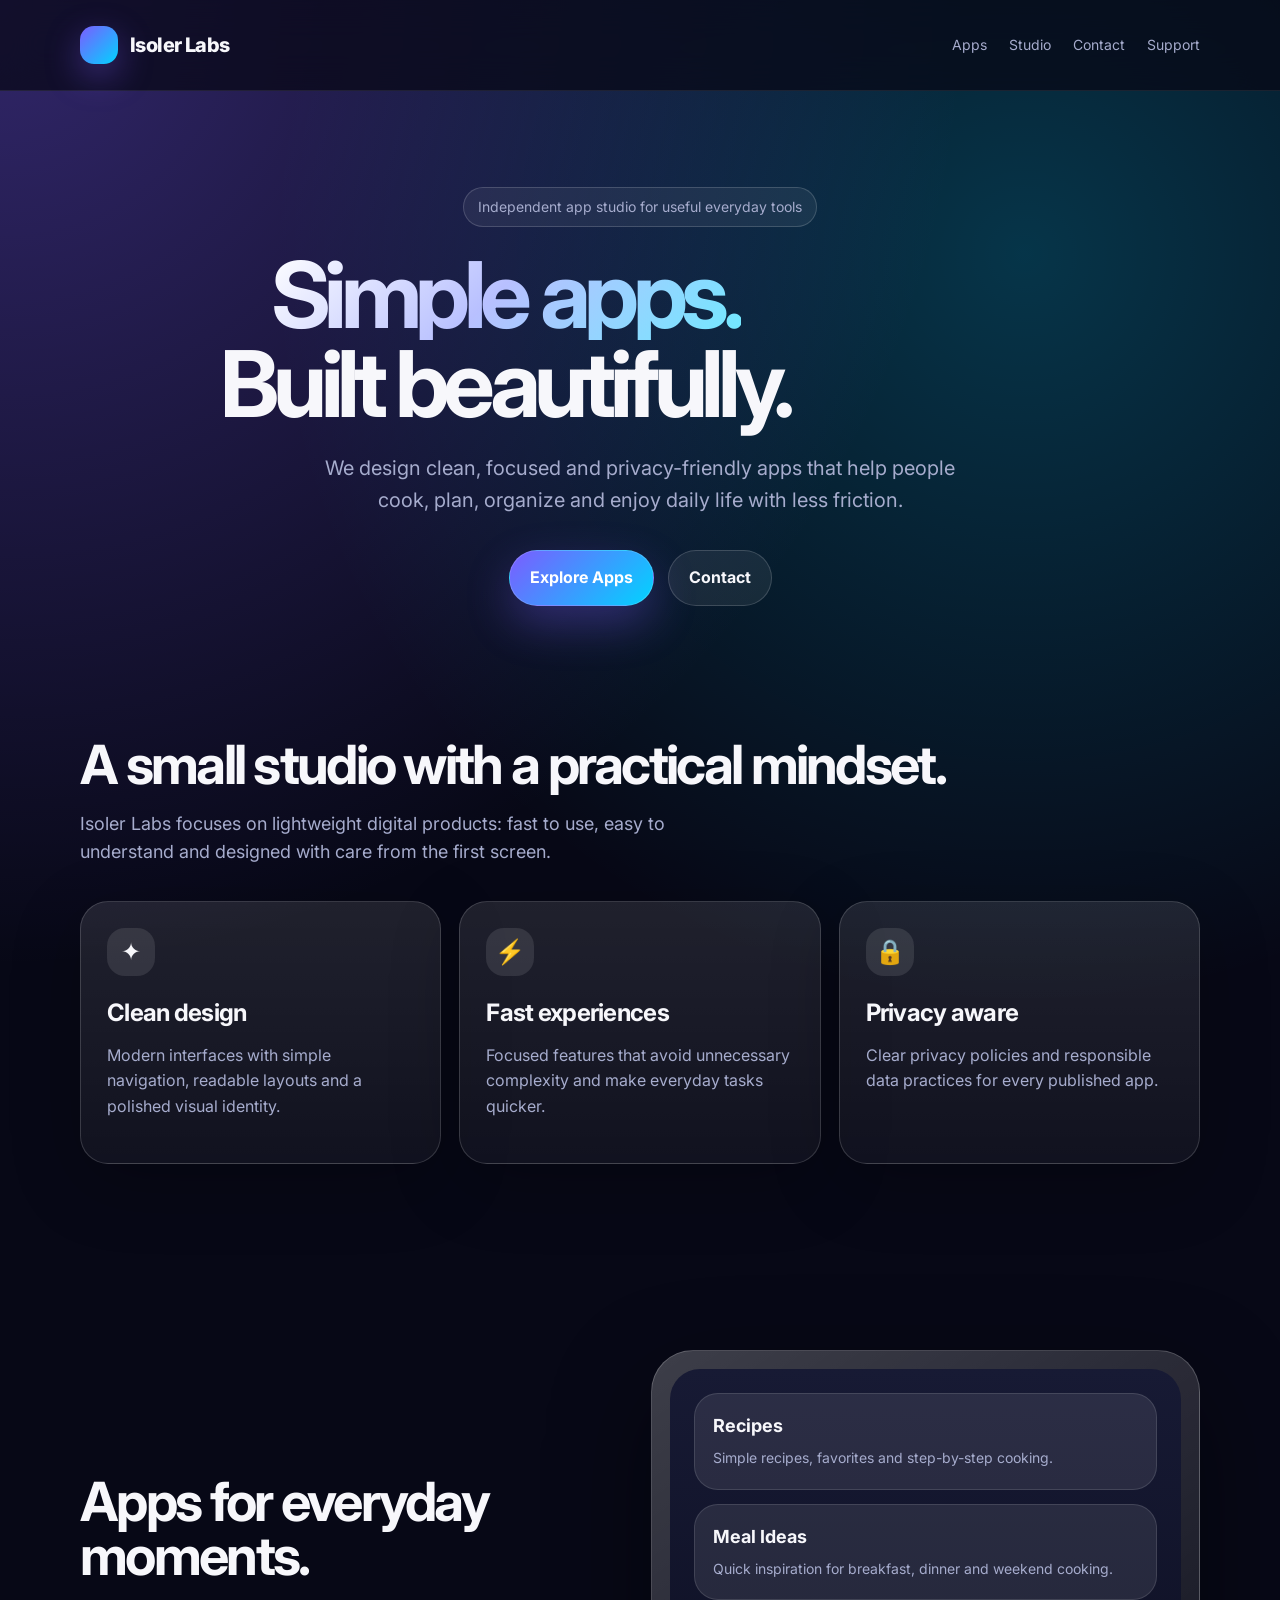
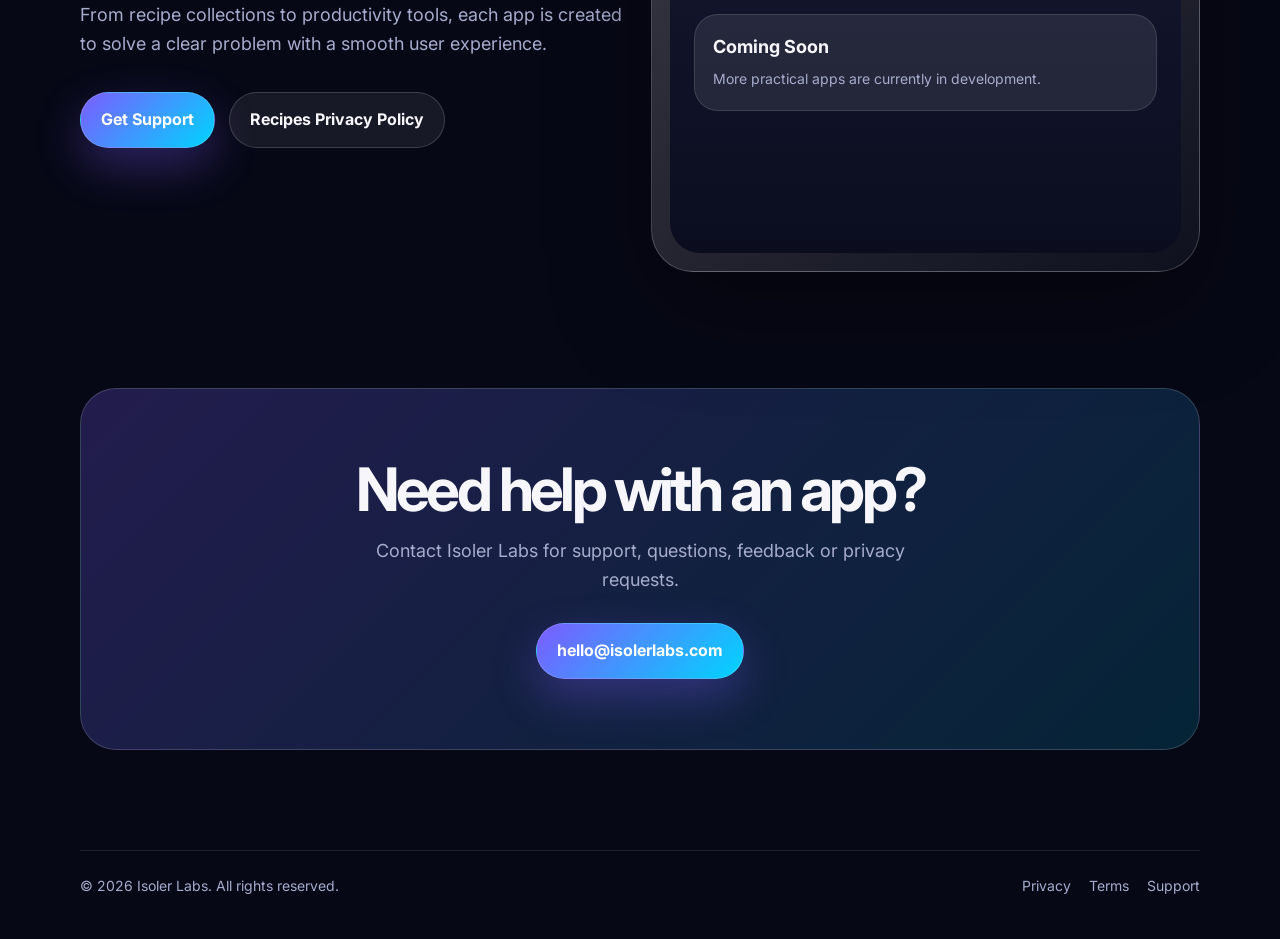
==== commit b1af7568: "New pages added, contact section" ====
--- a/index.html
+++ b/index.html
@@ -7,6 +7,13 @@
   <meta name="description" content="Isoler Labs creates simple, useful and beautifully designed apps for everyday life." />
   <link rel="icon" href="/favicon.svg" type="image/svg+xml" />
   <link rel="stylesheet" href="/style.css" />
+  <link rel="preconnect" href="https://fonts.googleapis.com" />
+  <link rel="preconnect" href="https://fonts.gstatic.com" crossorigin />
+  <link href="https://fonts.googleapis.com/css2?family=Inter:wght@400;700;800&display=swap" rel="stylesheet" />
+  <meta property="og:type" content="website" />
+  <meta property="og:url" content="https://www.isolerlabs.com/" />
+  <meta property="og:title" content="Isoler Labs | Independent App Studio" />
+  <meta property="og:description" content="Isoler Labs creates simple, useful and beautifully designed apps for everyday life." />
   <style>
     .hero { padding: 96px 0 74px; text-align: center; }
     h1 { font-size: clamp(48px, 8vw, 92px); letter-spacing: -0.07em; }
@@ -28,6 +35,7 @@
       <div class="nav-links">
         <a href="/apps.html">Apps</a>
         <a href="#studio">Studio</a>
+        <a href="/contact.html">Contact</a>
         <a href="#support">Support</a>
       </div>
     </nav>
@@ -40,7 +48,7 @@
       <p>We design clean, focused and privacy-friendly apps that help people cook, plan, organize and enjoy daily life with less friction.</p>
       <div class="actions">
         <a class="button primary" href="/apps.html">Explore Apps</a>
-        <a class="button secondary" href="mailto:hello@isolerlabs.com">Contact</a>
+        <a class="button secondary" href="/contact.html">Contact</a>
       </div>
     </section>
 
--- a/style.css
+++ b/style.css
@@ -9,6 +9,8 @@
   --radius: 28px;
 }
 
+html { scroll-behavior: smooth; }
+
 * { box-sizing: border-box; }
 
 body {
@@ -49,6 +51,7 @@
 }
 
 .nav-links { display: flex; gap: 22px; color: var(--muted); font-size: 14px; }
+.nav-links a.active { color: var(--text); }
 
 .nav-toggle {
   display: none;
